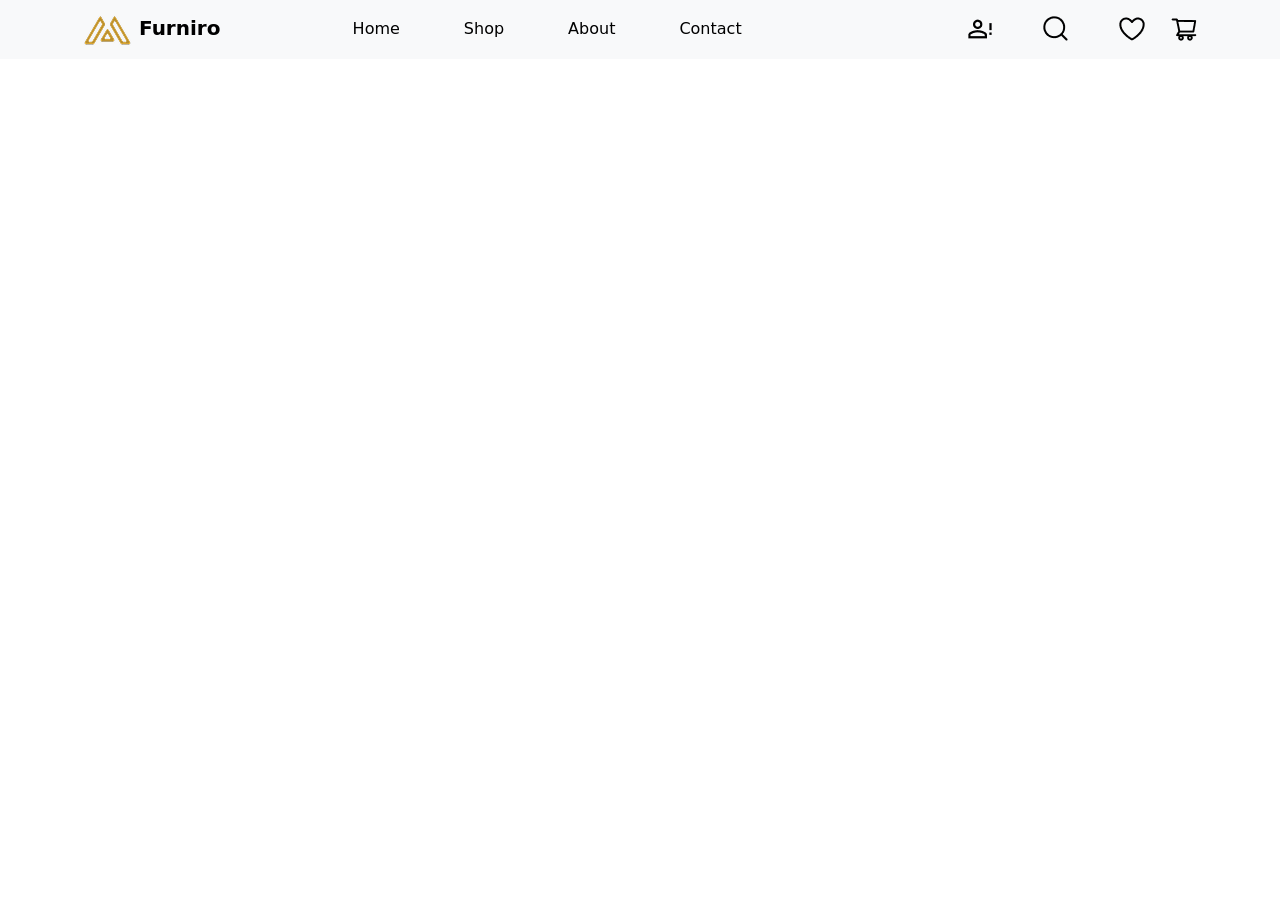
==== inndex.html @ dabaa6d7 "Bootstrap" ====
<!doctype html>
<html lang="en">
  <head>
    <meta charset="utf-8">
    <meta name="viewport" content="width=device-width, initial-scale=1">
    <title>Furniro</title>
    <link href="https://cdn.jsdelivr.net/npm/bootstrap@5.3.8/dist/css/bootstrap.min.css" rel="stylesheet" integrity="sha384-sRIl4kxILFvY47J16cr9ZwB07vP4J8+LH7qKQnuqkuIAvNWLzeN8tE5YBujZqJLB" crossorigin="anonymous">
    <link rel="stylesheet" href="style.css">
  </head>
  <body>
    <nav class="navbar navbar-expand-lg bg-body-tertiary">
  <div class="container">
    <a class="navbar-brand fw-bold" href="#"> <img src="img/Meubel House_Logos-05.png" alt=""> Furniro</a>
    <button class="navbar-toggler" type="button" data-bs-toggle="collapse" data-bs-target="#navbarSupportedContent" aria-controls="navbarSupportedContent" aria-expanded="false" aria-label="Toggle navigation">
      <span class="navbar-toggler-icon"></span>
    </button>
    <div class="collapse navbar-collapse" id="navbarSupportedContent">
      <ul class="navbar-nav gap-5 mx-auto mb-2 mb-lg-0">
        <li class="nav-item">
          <a class="nav-link text-center active" aria-current="page" href="#">Home</a>
        </li>
        <li class="nav-item">
          <a class="nav-link text-center active" href="#">Shop</a>
        </li>
        <li class="nav-item">
          <a class="nav-link text-center active" href="#">About</a>
        </li>
        <li class="nav-item">
          <a class="nav-link text-center active" href="#">Contact</a>
        </li>
      </ul>
      
      <img class="ms-auto mx-4" src="img/mdi_account-alert-outline.png" alt="">
      <img class="mx-4" src="img/akar-icons_search.png" alt="">
      <img class="ms-4" src="img/akar-icons_heart.png" alt="">
      <img class="ms-4" src="img/ant-design_shopping-cart-outlined.png" alt="">
    </div>
  </div>
</nav>





    <script src="https://cdn.jsdelivr.net/npm/bootstrap@5.3.8/dist/js/bootstrap.bundle.min.js" integrity="sha384-FKyoEForCGlyvwx9Hj09JcYn3nv7wiPVlz7YYwJrWVcXK/BmnVDxM+D2scQbITxI" crossorigin="anonymous"></script>
  </body>
</html>
---- style.css ----
*{
    color: black;
}

.nav{
    text-align: center;
}
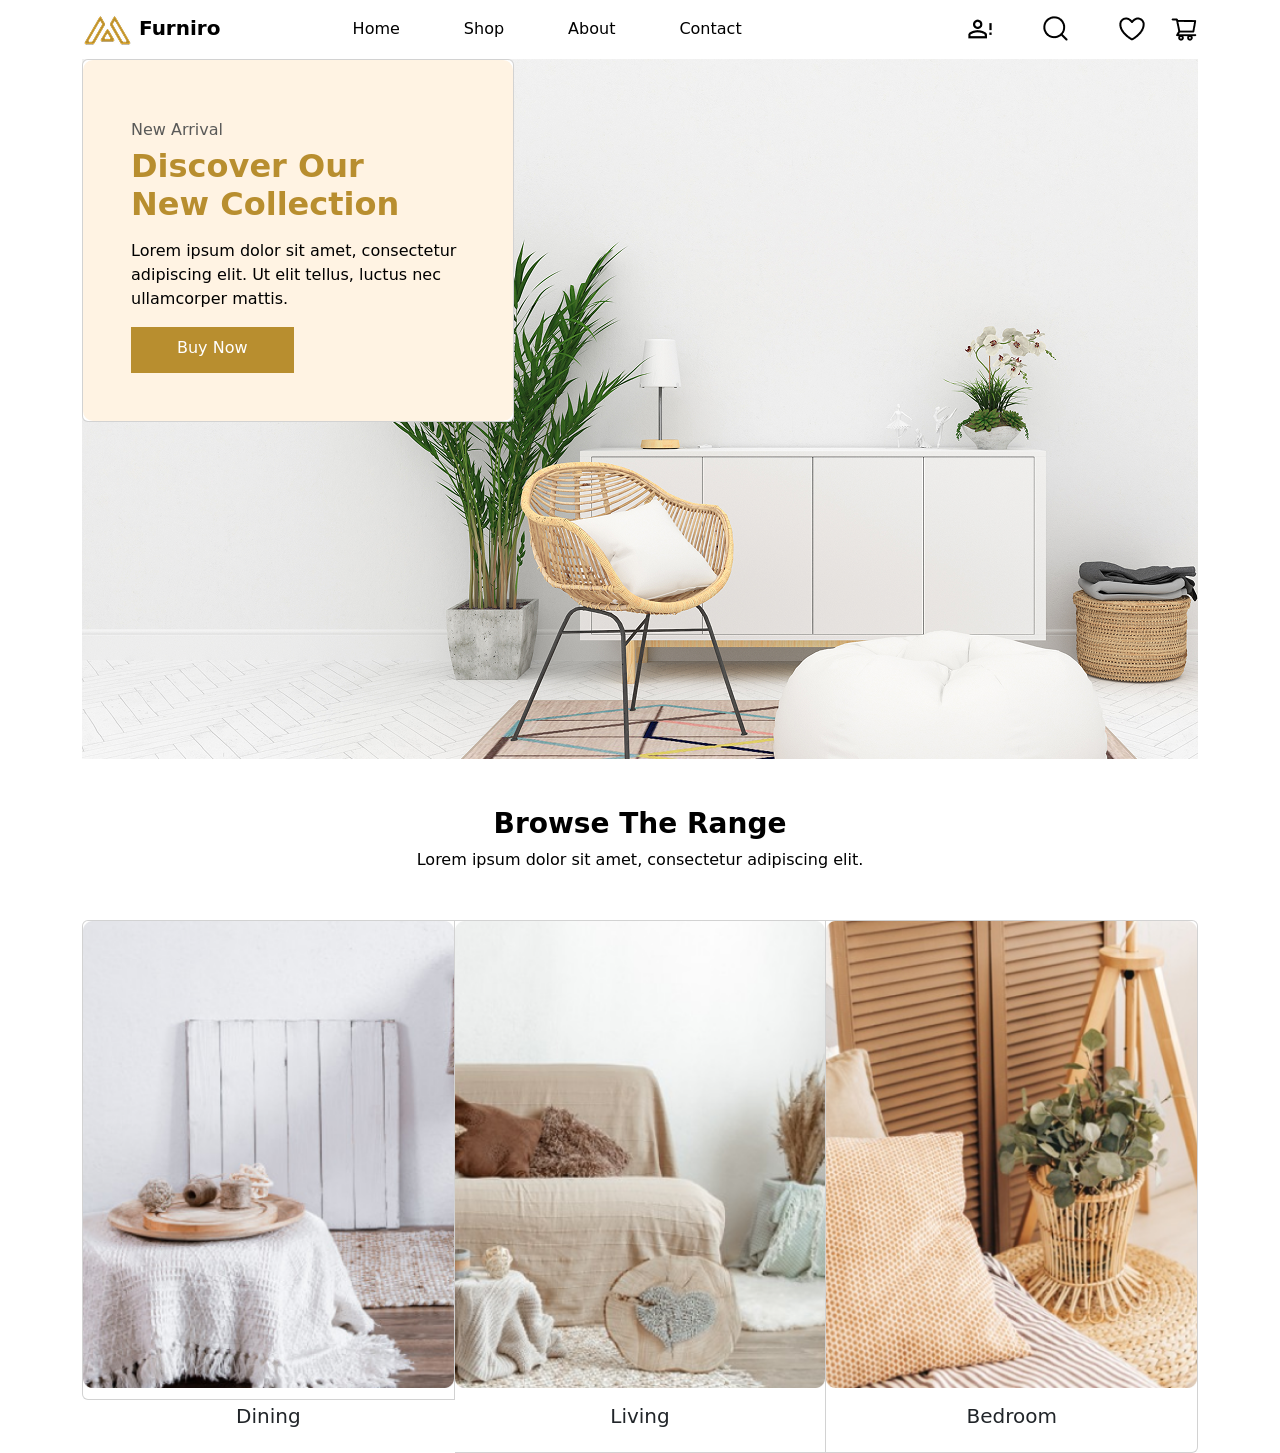
==== commit 43a4583e: "Furniro" ====
--- a/inndex.html
+++ b/inndex.html
@@ -8,7 +8,7 @@
     <link rel="stylesheet" href="style.css">
   </head>
   <body>
-    <nav class="navbar navbar-expand-lg bg-body-tertiary">
+<nav class="navbar navbar-expand-lg">
   <div class="container">
     <a class="navbar-brand fw-bold" href="#"> <img src="img/Meubel House_Logos-05.png" alt=""> Furniro</a>
     <button class="navbar-toggler" type="button" data-bs-toggle="collapse" data-bs-target="#navbarSupportedContent" aria-controls="navbarSupportedContent" aria-expanded="false" aria-label="Toggle navigation">
@@ -38,7 +38,47 @@
   </div>
 </nav>
 
+<div class="container">
+  <div class="backimg">
+    <div class="card" style="width: 27rem;">
+      <div class="card-body myCard p-5">
+        <h6 class="card-subtitle mb-2 text-body-secondary pt-3">New Arrival</h6>
+        <h2 class="card-title mb-3 fw-bold">Discover Our <br> New Collection</h2>
+        <p class="card-text">Lorem ipsum dolor sit amet, consectetur adipiscing elit. Ut elit tellus, luctus nec ullamcorper mattis.</p>
+        <a href="#" class="btn buyBtn pt-2">Buy Now</a>
+      </div>
+    </div>
+  </div>
+</div>
 
+<div class="container-fluid">
+  <div class="container">
+    <h3 class="fw-bold text-center mt-5">Browse The Range</h3>
+    <p class="text-center mb-5">Lorem ipsum dolor sit amet, consectetur adipiscing elit.</p>
+    <div class="card-group">
+  <div class="card myImg">
+    <img src="img/Mask Group.png" class="card-img-top text-center" alt="...">
+    <div class="card-body">
+      <h5 class="card-title text-center">Dining</h5>
+    </div>
+
+  </div>
+  <div class="card">
+    <img src="img/Image-living room.png" class="card-img-top" alt="...">
+    <div class="card-body">
+      <h5 class="card-title text-center">Living</h5>
+    </div>
+    
+  </div>
+  <div class="card">
+    <img src="img/Mask Group (1).png" class="card-img-top" alt="...">
+    <div class="card-body">
+      <h5 class="card-title text-center">Bedroom</h5>
+    </div>
+  </div>
+</div>
+  </div>
+</div>
 
 
 
--- a/style.css
+++ b/style.css
@@ -1,7 +1,34 @@
 *{
     color: black;
+    margin: 0;
+    padding: 0;
 }
 
-.nav{
-    text-align: center;
+.backimg{
+    background-image: url(img/scandinavian-interior-mockup-wall-decal.png);
+    height: 700px;
+}
+
+.myCard{
+    border-radius: 10px;
+    background-color: #FFF3E3;
+}
+
+.myCard h2{
+    color: #B88E2F;
+}
+
+.buyBtn{
+padding-top: 12px;
+padding-right: 45px;
+padding-bottom: 12px;
+padding-left: 45px;
+border-radius: 0px;
+color: white;
+background-color: #B88E2F;
+}
+
+.myImg{
+    width: 381px;
+    height: 480px;
 }
